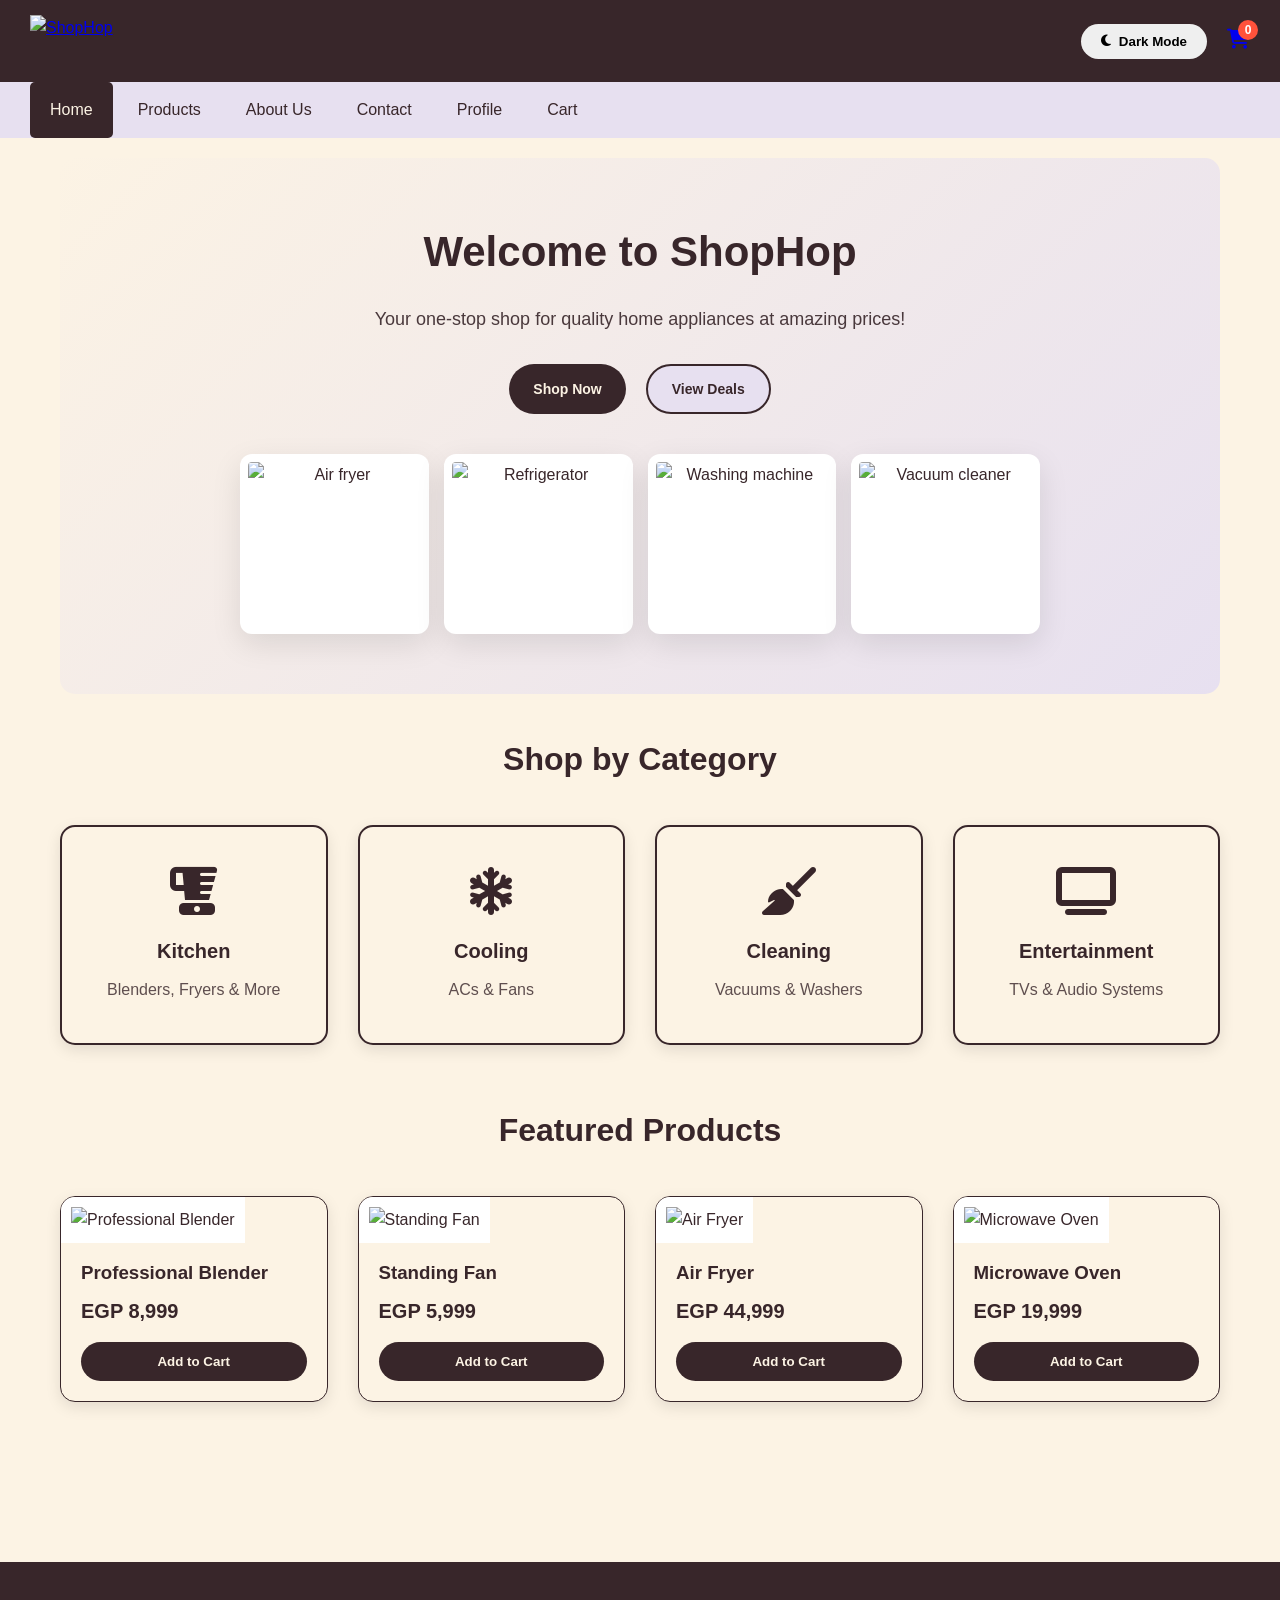
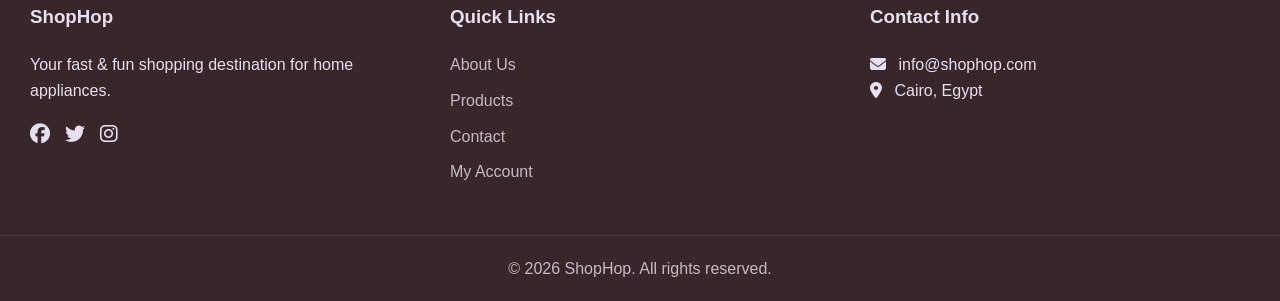
==== index.html @ e15aa8d1 "Add files via upload" ====
<!DOCTYPE html>
<html lang="en">
<head>
    <meta charset="UTF-8">
    <meta name="viewport" content="width=device-width, initial-scale=1.0">
    <title>ShopHop - Home Appliances Store</title>
    <link rel="icon" href="images/logo.png">
    <link rel="stylesheet" href="style.css">
    <link rel="stylesheet" href="https://cdnjs.cloudflare.com/ajax/libs/font-awesome/6.4.0/css/all.min.css">
</head>
<body class="light-theme">
    <header>
        <div class="header-top">
            <div class="logo-container">
                <a href="index.html" aria-label="ShopHop home"><img src="images/logo.png" alt="ShopHop" class="logo-img"></a>
            </div>
            <div class="header-actions">
                <button class="theme-toggle-btn" onclick="switchTheme()">
                    <i class="fas fa-moon" id="theme-icon"></i>
                    <span id="theme-text">Dark Mode</span>
                </button>
                <a class="cart-icon-container" href="cart.html" aria-label="Cart">
                    <i class="fas fa-shopping-cart"></i>
                    <span class="cart-count" id="cart-count">0</span>
                </a>
            </div>
        </div>
        <nav class="main-nav">
            <ul><li><a href="index.html" class="nav-active" aria-current="page">Home</a></li><li><a href="products.html">Products</a></li><li><a href="about.html">About Us</a></li><li><a href="contact.html">Contact</a></li><li><a href="profile.html">Profile</a></li><li><a href="cart.html">Cart</a></li></ul>
        </nav>
    </header>

    <main>
        <section class="hero-section">
            <div class="hero-content">
                <h2>Welcome to ShopHop</h2>
                <p>Your one-stop shop for quality home appliances at amazing prices!</p>
                <div class="hero-buttons">
                    <a href="products.html" class="btn-primary">Shop Now</a>
                    <a href="#featured" class="btn-secondary">View Deals</a>
                </div>
            </div>
            <div class="hero-image">
                <div class="hero-collage">
                    <img src="images/fryer.jpeg" alt="Air fryer">
                    <img src="images/refrigerator.jpeg" alt="Refrigerator">
                    <img src="images/washer.jpeg" alt="Washing machine">
                    <img src="images/vacuum.jpeg" alt="Vacuum cleaner">
                </div>
            </div>
        </section>

        <section class="categories-section">
            <h2>Shop by Category</h2>
            <div class="category-grid">
                <div class="category-card" onclick="goToCategory('kitchen')"><i class="fas fa-blender"></i><h3>Kitchen</h3><p>Blenders, Fryers &amp; More</p></div>
                <div class="category-card" onclick="goToCategory('cooling')"><i class="fas fa-snowflake"></i><h3>Cooling</h3><p>ACs &amp; Fans</p></div>
                <div class="category-card" onclick="goToCategory('cleaning')"><i class="fas fa-broom"></i><h3>Cleaning</h3><p>Vacuums &amp; Washers</p></div>
                <div class="category-card" onclick="goToCategory('entertainment')"><i class="fas fa-tv"></i><h3>Entertainment</h3><p>TVs &amp; Audio Systems</p></div>
            </div>
        </section>

        <section class="featured-section" id="featured">
            <h2>Featured Products</h2>
            <div class="product-grid" id="featured-products"></div>
        </section>
    </main>

    <footer>
        <div class="footer-content">
            <div class="footer-section">
                <h3>ShopHop</h3>
                <p>Your fast &amp; fun shopping destination for home appliances.</p>
                <div class="social-icons">
                    <i class="fab fa-facebook" aria-hidden="true"></i>
                    <i class="fab fa-twitter" aria-hidden="true"></i>
                    <i class="fab fa-instagram" aria-hidden="true"></i>
                </div>
            </div>
            <div class="footer-section">
                <h3>Quick Links</h3>
                <ul>
                    <li><a href="about.html">About Us</a></li>
                    <li><a href="products.html">Products</a></li>
                    <li><a href="contact.html">Contact</a></li>
                    <li><a href="profile.html">My Account</a></li>
                </ul>
            </div>
            <div class="footer-section">
                <h3>Contact Info</h3>
                <p><i class="fas fa-envelope"></i> info@shophop.com</p>
                <p><i class="fas fa-map-marker-alt"></i> Cairo, Egypt</p>
            </div>
        </div>
        <div class="footer-bottom">
            <p>&copy; 2026 ShopHop. All rights reserved.</p>
        </div>
    </footer>

    <script src="script.js"></script>
</body>
</html>
---- style.css ----
/* ===== ShopHop Unified Styles ===== */

* {
    margin: 0;
    padding: 0;
    box-sizing: border-box;
}

body {
    font-family: Arial, sans-serif;
    line-height: 1.6;
    transition: all 0.3s ease;
}

/* ===== LIGHT THEME ===== */
body.light-theme {
    background-color: #FCF3E4;
    color: #38262A;
}

body.light-theme .header-top {
    background-color: #38262A;
    color: #FCF3E4;
}

body.light-theme .main-nav {
    background-color: #E7E0F0;
}

body.light-theme .main-nav a {
    color: #38262A;
}

body.light-theme .main-nav a:hover,
body.light-theme .main-nav a.nav-active {
    background-color: #38262A;
    color: #FCF3E4;
}

body.light-theme .hero-section {
    background: linear-gradient(135deg, #FCF3E4 0%, #E7E0F0 100%);
    color: #38262A;
}

body.light-theme .btn-primary {
    background-color: #38262A;
    color: #FCF3E4;
}

body.light-theme .btn-secondary {
    background-color: #E7E0F0;
    color: #38262A;
    border: 2px solid #38262A;
}

body.light-theme .product-card,
body.light-theme .cart-item,
body.light-theme .summary-card,
body.light-theme .form-card,
body.light-theme .contact-card {
    background-color: #FCF3E4;
    border: 1px solid #38262A;
}

body.light-theme .footer-content {
    background-color: #38262A;
    color: #E7E0F0;
}

/* ===== DARK THEME ===== */
body.dark-theme {
    background-color: #121212;
    color: #FAF9F6;
}

body.dark-theme .header-top {
    background-color: #C5A059;
    color: #FAF9F6;
}

body.dark-theme .main-nav {
    background-color: #D7CCC8;
}

body.dark-theme .main-nav a {
    color: #121212;
}

body.dark-theme .main-nav a:hover,
body.dark-theme .main-nav a.nav-active {
    background-color: #C5A059;
    color: #FAF9F6;
}

body.dark-theme .hero-section {
    background: linear-gradient(135deg, #121212 0%, #D7CCC8 100%);
    color: #FAF9F6;
}

body.dark-theme .btn-primary {
    background-color: #C5A059;
    color: #FAF9F6;
}

body.dark-theme .btn-secondary {
    background-color: #D7CCC8;
    color: #121212;
    border: 2px solid #C5A059;
}

body.dark-theme .product-card,
body.dark-theme .cart-item,
body.dark-theme .summary-card,
body.dark-theme .form-card,
body.dark-theme .contact-card {
    background-color: #FAF9F6;
    border: 1px solid #C5A059;
}

body.dark-theme .footer-content {
    background-color: #121212;
    color: #D7CCC8;
}

body.dark-theme h1,
body.dark-theme h2,
body.dark-theme h3,
body.dark-theme h4,
body.dark-theme h5,
body.dark-theme h6,
body.dark-theme p,
body.dark-theme span,
body.dark-theme div,
body.dark-theme section,
body.dark-theme article,
body.dark-theme header,
body.dark-theme nav,
body.dark-theme main,
body.dark-theme footer {
    color: #FAF9F6 !important;
}

body.dark-theme .text {
    color: #FAF9F6 !important;
}

/* ===== HEADER ===== */
.header-top {
    display: flex;
    justify-content: space-between;
    align-items: center;
    padding: 15px 30px;
    box-shadow: 0 2px 10px rgba(0,0,0,0.1);
}

.logo-container {
    display: flex;
    align-items: center;
    gap: 15px;
}

.logo-img {
    height: 40px;
    width: auto;
}

.header-top h1 {
    font-size: 24px;
    font-weight: bold;
}

.header-actions {
    display: flex;
    align-items: center;
    gap: 20px;
}

.theme-toggle-btn {
    display: flex;
    align-items: center;
    gap: 8px;
    padding: 10px 20px;
    border: none;
    border-radius: 25px;
    cursor: pointer;
    font-weight: bold;
    transition: all 0.3s ease;
}

.cart-icon-container {
    position: relative;
    cursor: pointer;
}

.cart-icon-container i {
    font-size: 20px;
}

.cart-count {
    position: absolute;
    top: -8px;
    right: -8px;
    background-color: #ff523b;
    color: white;
    border-radius: 50%;
    width: 20px;
    height: 20px;
    display: flex;
    align-items: center;
    justify-content: center;
    font-size: 12px;
    font-weight: bold;
}

/* ===== NAVIGATION ===== */
.main-nav {
    padding: 0 30px;
}

.main-nav ul {
    display: flex;
    list-style: none;
    gap: 5px;
}

.main-nav a {
    display: block;
    padding: 15px 20px;
    text-decoration: none;
    font-weight: 500;
    border-radius: 5px;
    transition: all 0.3s ease;
}

/* ===== MAIN CONTENT ===== */
main {
    max-width: 1200px;
    margin: 0 auto;
    padding: 20px;
}

.page-header {
    text-align: center;
    margin-bottom: 40px;
}

.page-header h1 {
    font-size: 36px;
    margin-bottom: 10px;
}

.page-header p {
    font-size: 18px;
    opacity: 0.8;
}

/* ===== HERO SECTION ===== */
.hero-section {
    padding: 60px 30px;
    margin-bottom: 40px;
    border-radius: 15px;
    text-align: center;
}

.hero-content {
    max-width: 600px;
    margin: 0 auto;
}

.hero-content h2 {
    font-size: 42px;
    margin-bottom: 20px;
}

.hero-content p {
    font-size: 18px;
    margin-bottom: 30px;
    opacity: 0.9;
}

.hero-buttons {
    display: flex;
    gap: 20px;
    justify-content: center;
    flex-wrap: wrap;
}

.hero-image {
    margin-top: 40px;
}

.hero-image img {
    max-width: 100%;
    border-radius: 15px;
    box-shadow: 0 10px 30px rgba(0,0,0,0.1);
}

/* ===== BUTTONS ===== */
.btn-primary,
.btn-secondary {
    padding: 12px 24px;
    border: none;
    border-radius: 25px;
    cursor: pointer;
    font-weight: bold;
    text-decoration: none;
    display: inline-flex;
    align-items: center;
    gap: 8px;
    transition: all 0.3s ease;
    font-size: 14px;
}

.btn-primary:hover,
.btn-secondary:hover {
    transform: translateY(-2px);
    box-shadow: 0 5px 15px rgba(0,0,0,0.2);
}

.btn-large {
    padding: 15px 30px;
    font-size: 16px;
}

.btn-wishlist {
    background: none;
    border: none;
    font-size: 24px;
    cursor: pointer;
    color: #ff523b;
    padding: 10px;
}

.btn-remove {
    background-color: #ff523b;
    color: white;
    border: none;
    padding: 8px 16px;
    border-radius: 5px;
    cursor: pointer;
    font-weight: bold;
}

/* ===== CATEGORIES ===== */
.categories-section {
    margin-bottom: 60px;
}

.categories-section h2 {
    text-align: center;
    font-size: 32px;
    margin-bottom: 40px;
}

.category-grid {
    display: grid;
    grid-template-columns: repeat(auto-fit, minmax(250px, 1fr));
    gap: 30px;
}

.category-card {
    background: white;
    padding: 40px 20px;
    border-radius: 15px;
    text-align: center;
    cursor: pointer;
    transition: all 0.3s ease;
    box-shadow: 0 5px 15px rgba(0,0,0,0.1);
}

body.light-theme .category-card {
    background: #FCF3E4;
    border: 2px solid #38262A;
}

body.dark-theme .category-card {
    background: #FAF9F6;
    border: 2px solid #C5A059;
}

.category-card:hover {
    transform: translateY(-5px);
    box-shadow: 0 10px 30px rgba(0,0,0,0.15);
}

.category-card i {
    font-size: 48px;
    margin-bottom: 20px;
    color: #38262A;
}

body.dark-theme .category-card i {
    color: #C5A059;
}

.category-card h3 {
    font-size: 20px;
    margin-bottom: 10px;
}

.category-card p {
    opacity: 0.8;
}

/* ===== PRODUCTS ===== */
.featured-section,
.products-grid-section {
    margin-bottom: 60px;
}

.featured-section h2,
.products-grid-section h2 {
    text-align: center;
    font-size: 32px;
    margin-bottom: 40px;
}

.product-grid {
    display: grid;
    grid-template-columns: repeat(auto-fit, minmax(280px, 1fr));
    gap: 30px;
}

.product-card {
    border-radius: 15px;
    overflow: hidden;
    transition: all 0.3s ease;
    box-shadow: 0 5px 15px rgba(0,0,0,0.1);
}

.product-card:hover {
    transform: translateY(-5px);
    box-shadow: 0 10px 30px rgba(0,0,0,0.15);
}

.product-card img {
    width: 100%;
    height: 200px;
    object-fit: cover;
}

.product-info {
    padding: 20px;
}

.product-info h3 {
    font-size: 18px;
    margin-bottom: 10px;
}

.product-desc {
    font-size: 14px;
    opacity: 0.8;
    margin-bottom: 10px;
}

.product-rating {
    display: flex;
    align-items: center;
    gap: 5px;
    margin-bottom: 15px;
}

.product-rating i {
    color: #ffc107;
    font-size: 14px;
}

.product-price {
    font-size: 24px;
    font-weight: bold;
    margin-bottom: 15px;
}

.product-actions {
    display: flex;
    gap: 10px;
}

/* ===== CART ===== */
.cart-container {
    display: grid;
    grid-template-columns: 2fr 1fr;
    gap: 40px;
    margin-bottom: 60px;
}

.cart-items {
    display: flex;
    flex-direction: column;
    gap: 20px;
}

.cart-item {
    display: grid;
    grid-template-columns: 100px 1fr auto auto;
    gap: 20px;
    align-items: center;
    padding: 20px;
    border-radius: 10px;
}

.cart-item img {
    width: 80px;
    height: 80px;
    object-fit: cover;
    border-radius: 8px;
}

.item-details h3 {
    font-size: 16px;
    margin-bottom: 5px;
}

.item-description {
    font-size: 14px;
    opacity: 0.8;
    margin-bottom: 10px;
}

.item-price {
    font-weight: bold;
    font-size: 16px;
}

.item-quantity input {
    width: 60px;
    padding: 8px;
    border: 1px solid #ccc;
    border-radius: 5px;
}

.item-subtotal {
    font-weight: bold;
    font-size: 18px;
}

.summary-card {
    padding: 30px;
    border-radius: 15px;
    box-shadow: 0 5px 15px rgba(0,0,0,0.1);
}

.summary-card h2 {
    margin-bottom: 20px;
}

.summary-row {
    display: flex;
    justify-content: space-between;
    margin-bottom: 15px;
}

.summary-row.total {
    font-weight: bold;
    font-size: 18px;
    padding-top: 15px;
    border-top: 2px solid;
}

.summary-divider {
    height: 2px;
    margin: 20px 0;
    opacity: 0.3;
}

/* ===== FORMS ===== */
.form-group {
    margin-bottom: 20px;
}

.form-group label {
    display: block;
    margin-bottom: 8px;
    font-weight: bold;
}

.form-group input,
.form-group select,
.form-group textarea {
    width: 100%;
    padding: 12px;
    border: 1px solid #ccc;
    border-radius: 8px;
    font-size: 14px;
}

.form-row {
    display: grid;
    grid-template-columns: 1fr 1fr;
    gap: 20px;
}

.error-msg {
    color: #ff523b;
    font-size: 12px;
    margin-top: 5px;
    display: none;
}

.success-message {
    background-color: #4CAF50;
    color: white;
    padding: 15px;
    border-radius: 8px;
    margin-top: 20px;
    display: none;
}

/* ===== ABOUT PAGE ===== */
.team-grid {
    display: grid;
    grid-template-columns: repeat(auto-fit, minmax(250px, 1fr));
    gap: 30px;
    margin-bottom: 60px;
}

.team-member {
    text-align: center;
    padding: 30px 20px;
    border-radius: 15px;
    box-shadow: 0 5px 15px rgba(0,0,0,0.1);
}

.team-member img {
    width: 100px;
    height: 100px;
    border-radius: 50%;
    margin-bottom: 15px;
    object-fit: cover;
}

.team-member h3 {
    margin-bottom: 5px;
}

.team-member p {
    opacity: 0.8;
    font-size: 14px;
}

.stats-grid {
    display: grid;
    grid-template-columns: repeat(auto-fit, minmax(200px, 1fr));
    gap: 30px;
    margin-bottom: 60px;
}

.stat-item {
    text-align: center;
    padding: 30px;
    border-radius: 15px;
    box-shadow: 0 5px 15px rgba(0,0,0,0.1);
}

.stat-number {
    font-size: 36px;
    font-weight: bold;
    display: block;
    margin-bottom: 10px;
}

.stat-label {
    opacity: 0.8;
}

.values-grid {
    display: grid;
    grid-template-columns: repeat(auto-fit, minmax(250px, 1fr));
    gap: 30px;
    margin-bottom: 60px;
}

.value-item {
    text-align: center;
    padding: 30px 20px;
    border-radius: 15px;
    box-shadow: 0 5px 15px rgba(0,0,0,0.1);
}

.value-item i {
    font-size: 36px;
    margin-bottom: 15px;
    color: #38262A;
}

body.dark-theme .value-item i {
    color: #C5A059;
}

/* ===== TABLES ===== */
.categories-table,
.specs-table {
    width: 100%;
    border-collapse: collapse;
    margin: 30px 0;
    border-radius: 10px;
    overflow: hidden;
}

.categories-table th,
.categories-table td,
.specs-table th,
.specs-table td {
    padding: 15px;
    text-align: left;
    border: 1px solid;
}

body.light-theme .categories-table th,
body.light-theme .specs-table th {
    background-color: #38262A;
    color: #FCF3E4;
}

body.dark-theme .categories-table th,
body.dark-theme .specs-table th {
    background-color: #C5A059;
    color: #FAF9F6;
}

body.light-theme .categories-table td,
body.light-theme .specs-table td {
    background-color: #FCF3E4;
    border-color: #38262A;
}

body.dark-theme .categories-table td,
body.dark-theme .specs-table td {
    background-color: #FAF9F6;
    border-color: #C5A059;
}

/* ===== IFRAME & MAP ===== */
.map-container iframe {
    width: 100%;
    height: 400px;
    border: none;
    border-radius: 10px;
}

/* ===== MEDIA ===== */
.video-container,
.audio-container {
    margin: 20px 0;
}

.video-container video,
.audio-container audio {
    width: 100%;
    border-radius: 10px;
}

/* ===== IMAGE MAP ===== */
.image-map-container {
    text-align: center;
    margin: 30px 0;
}

.image-map-container img {
    max-width: 100%;
    border-radius: 10px;
}

/* ===== PROFILE PAGE ===== */
.profile-container {
    display: grid;
    grid-template-columns: 400px 1fr;
    gap: 40px;
}

.profile-sidebar {
    display: flex;
    flex-direction: column;
    gap: 20px;
}

.profile-card {
    padding: 30px;
    border-radius: 15px;
    text-align: center;
    box-shadow: 0 5px 15px rgba(0,0,0,0.1);
}

.profile-avatar {
    position: relative;
    margin-bottom: 20px;
}

.profile-avatar img {
    width: 100px;
    height: 100px;
    border-radius: 50%;
    object-fit: cover;
}

.avatar-edit-btn {
    position: absolute;
    bottom: 0;
    right: 0;
    background: #38262A;
    color: white;
    border: none;
    border-radius: 50%;
    width: 30px;
    height: 30px;
    cursor: pointer;
}

body.dark-theme .avatar-edit-btn {
    background: #C5A059;
}

.profile-stats {
    display: flex;
    justify-content: space-around;
    margin-top: 20px;
    
}

.stat-item {
    text-align: center;
}

.profile-menu {
    display: flex;
    flex-direction: column;
    gap: 5px;
}

.menu-btn {
    display: flex;
    align-items: center;
    gap: 10px;
    padding: 15px;
    border: none;
    background: none;
    cursor: pointer;
    border-radius: 8px;
    transition: all 0.3s ease;
    text-align: left;
}

.menu-btn:hover,
.menu-btn.active {
    background: rgba(0,0,0,0.1);
}

.logout-btn {
    color: #ff523b;
    margin-top: 20px;
}

.profile-section {
    display: none;
}

.profile-section.active {
    display: block;
}

/* ===== FOOTER ===== */
footer {
    margin-top: 80px;
}

body.light-theme footer {
    background-color: #38262A;
    color: #E7E0F0;
}

body.dark-theme footer {
    background-color: #121212;
    color: #D7CCC8;
}

.footer-content {
    display: grid;
    grid-template-columns: repeat(auto-fit, minmax(250px, 1fr));
    gap: 40px;
    padding: 40px 30px;
}

.footer-section h3 {
    margin-bottom: 20px;
}

.footer-section ul {
    list-style: none;
}

.footer-section li {
    margin-bottom: 10px;
}

.footer-section a {
    color: inherit;
    text-decoration: none;
    opacity: 0.8;
}

.footer-section a:hover {
    opacity: 1;
    text-decoration: underline;
}

.social-icons {
    display: flex;
    gap: 15px;
    margin-top: 20px;
}

.social-icons i {
    font-size: 20px;
    cursor: pointer;
    transition: all 0.3s ease;
}

.social-icons i:hover {
    transform: translateY(-3px);
}

.footer-bottom {
    text-align: center;
    padding: 20px;
    opacity: 0.8;
    border-top: 1px solid rgba(255,255,255,0.1);
}

/* ===== RESPONSIVE ===== */
@media (max-width: 768px) {
    .header-top {
        flex-direction: column;
        gap: 15px;
    }
    
    .main-nav ul {
        flex-direction: column;
        align-items: center;
    }
    
    .hero-content h2 {
        font-size: 28px;
    }
    
    .category-grid,
    .product-grid {
        grid-template-columns: 1fr;
    }
    
    .cart-container,
    .profile-container {
        grid-template-columns: 1fr;
    }
    
    .form-row {
        grid-template-columns: 1fr;
    }
    
    .hero-buttons {
        flex-direction: column;
        align-items: center;
    }
    
    .product-actions {
        flex-direction: column;
    }
}

/* ===== UTILITIES ===== */
.text-center {
    text-align: center;
}

.mb-20 {
    margin-bottom: 20px;
}

.mt-20 {
    margin-top: 20px;
}


/* =====================================================
   ADDITIONS (fixes + styles for pages that had none)
   ===================================================== */

/* --- Dark theme: cards were light (#FAF9F6) with forced white text = unreadable --- */
body.dark-theme .product-card,
body.dark-theme .cart-item,
body.dark-theme .summary-card,
body.dark-theme .form-card,
body.dark-theme .contact-card,
body.dark-theme .faq-item,
body.dark-theme .team-member,
body.dark-theme .stat-item,
body.dark-theme .value-item {
    background-color: #1E1E1E;
    border: 1px solid #C5A059;
}
body.dark-theme .form-group input,
body.dark-theme .form-group select,
body.dark-theme .form-group textarea,
body.dark-theme .filter-group select,
body.dark-theme .item-quantity input,
body.dark-theme .option-group input,
body.dark-theme .promo-box input {
    background-color: #2A2A2A;
    color: #FAF9F6;
    border: 1px solid #C5A059;
}

/* --- Header logo (logo image already contains the name) --- */
.logo-container a { display: flex; align-items: center; }
.logo-img { height: 52px; width: auto; }

/* --- Product images: white photos shouldn't be cropped --- */
.product-card img {
    object-fit: contain;
    background: #fff;
    padding: 10px;
    cursor: pointer;
}
.product-grid,
.products-grid {
    display: grid;
    grid-template-columns: repeat(auto-fit, minmax(260px, 1fr));
    gap: 30px;
}
.featured-section .product-card h3,
.featured-section .product-card .price,
.product-card > h3,
.product-card > .price { padding: 0 20px; }
.product-card > h3 { margin-top: 15px; }
.product-card .price { font-size: 20px; font-weight: bold; margin: 8px 0 15px; }
.add-to-cart-btn {
    display: block;
    width: calc(100% - 40px);
    margin: 0 20px 20px;
    padding: 12px;
    border: none;
    border-radius: 25px;
    cursor: pointer;
    font-weight: bold;
    transition: all 0.3s ease;
}
body.light-theme .add-to-cart-btn { background-color: #38262A; color: #FCF3E4; }
body.dark-theme .add-to-cart-btn { background-color: #C5A059; color: #121212; }
.product-card > .btn-secondary { margin: 0 20px 20px; }
.add-to-cart-btn:hover { transform: translateY(-2px); }

/* --- Hero image collage (replaces external placeholder) --- */
.hero-collage {
    display: grid;
    grid-template-columns: repeat(4, 1fr);
    gap: 15px;
    max-width: 800px;
    margin: 0 auto;
}
.hero-collage img {
    width: 100%;
    height: 180px;
    object-fit: contain;
    background: #fff;
    border-radius: 12px;
    padding: 8px;
    box-shadow: 0 10px 30px rgba(0,0,0,0.1);
}

/* --- Filters --- */
.filters-section { margin-bottom: 30px; }
.filter-container { display: flex; flex-wrap: wrap; gap: 20px; justify-content: center; }
.filter-group { display: flex; align-items: center; gap: 10px; }
.filter-group label { font-weight: bold; }
.filter-group select { padding: 10px 14px; border: 1px solid #ccc; border-radius: 8px; font-size: 14px; }
.empty-state { grid-column: 1 / -1; text-align: center; padding: 60px 20px; }
.empty-state .btn-primary { margin-top: 20px; }

/* --- Notification toast --- */
.notification {
    position: fixed;
    top: 20px;
    right: 20px;
    background: #4CAF50;
    color: #fff !important;
    padding: 15px 20px;
    border-radius: 8px;
    z-index: 1000;
    box-shadow: 0 5px 15px rgba(0,0,0,0.2);
    animation: slideIn 0.3s ease;
}
@keyframes slideIn {
    from { transform: translateX(100%); opacity: 0; }
    to { transform: translateX(0); opacity: 1; }
}

/* --- Product detail page --- */
.breadcrumb { margin-bottom: 25px; font-size: 14px; opacity: 0.85; }
.breadcrumb a { color: inherit; }
.product-detail-container {
    display: grid;
    grid-template-columns: 1fr 1fr;
    gap: 50px;
    margin-bottom: 50px;
}
.main-image img {
    width: 100%;
    max-height: 460px;
    object-fit: contain;
    background: #fff;
    border-radius: 15px;
    padding: 20px;
    box-shadow: 0 5px 15px rgba(0,0,0,0.1);
}
.thumbnail-images { display: flex; gap: 10px; margin-top: 15px; }
.thumbnail-images img {
    width: 80px; height: 80px;
    object-fit: contain;
    background: #fff;
    border-radius: 8px;
    border: 2px solid transparent;
    cursor: pointer;
    padding: 4px;
}
.thumbnail-images img.active { border-color: #F7821B; }
.product-detail-container .product-info { padding: 0; }
.product-detail-container .product-info h1 { font-size: 32px; margin-bottom: 10px; }
.price-section { margin: 15px 0; }
.current-price { font-size: 32px; font-weight: bold; }
.total-line { margin-top: 5px; opacity: 0.85; min-height: 24px; }
.product-description { margin-bottom: 20px; }
.product-features { margin-bottom: 20px; }
.product-features h3 { margin-bottom: 10px; }
.product-features ul { list-style: none; }
.product-features li { margin-bottom: 8px; }
.product-features i { color: #4CAF50; margin-right: 8px; }
.product-options { display: flex; gap: 20px; margin-bottom: 20px; flex-wrap: wrap; }
.option-group { display: flex; align-items: center; gap: 10px; }
.option-group input { width: 70px; padding: 8px; border: 1px solid #ccc; border-radius: 5px; }
.product-detail-container .product-actions { align-items: center; flex-wrap: wrap; margin-bottom: 25px; }
.product-meta { display: grid; grid-template-columns: 1fr 1fr; gap: 12px; }
.meta-item { display: flex; align-items: center; gap: 10px; }
.meta-item i { width: 20px; text-align: center; }

.product-tabs { margin-bottom: 50px; }
.tab-buttons { display: flex; gap: 10px; flex-wrap: wrap; border-bottom: 2px solid rgba(128,128,128,0.3); margin-bottom: 20px; }
.tab-btn {
    background: none;
    border: none;
    padding: 12px 20px;
    cursor: pointer;
    font-size: 15px;
    font-weight: bold;
    color: inherit;
    border-bottom: 3px solid transparent;
}
.tab-btn.active { border-bottom-color: #F7821B; }
.tab-pane { display: none; }
.tab-pane.active { display: block; }
.related-products h2 { margin-bottom: 25px; text-align: center; }
.related-grid { display: grid; grid-template-columns: repeat(auto-fit, minmax(200px, 1fr)); gap: 20px; }
.specs-table td, .specs-table th { text-align: left; padding: 10px 12px; border-bottom: 1px solid rgba(128,128,128,0.3); }
.specs-table { width: 100%; border-collapse: collapse; }

/* --- Cart / checkout --- */
.cart-item .item-details .btn-remove { margin-top: 5px; }
.promo-box { display: flex; gap: 10px; margin-top: 15px; }
.promo-box input { flex: 1; padding: 10px; border: 1px solid #ccc; border-radius: 8px; }
.summary-card .btn-primary,
.summary-card .btn-secondary { width: 100%; justify-content: center; margin-top: 12px; }
.shipping-note { font-size: 13px; opacity: 0.85; margin-top: 10px; }
.cart-empty { display: none; text-align: center; padding: 60px 20px; }
.cart-empty i { font-size: 48px; margin-bottom: 15px; opacity: 0.6; }
.cart-empty .btn-primary { margin-top: 20px; }
.form-card { padding: 30px; border-radius: 15px; box-shadow: 0 5px 15px rgba(0,0,0,0.1); }
.form-card h2 { margin-bottom: 20px; }
.form-card button[type="submit"] { margin-top: 10px; }

/* --- Contact / about --- */
.contact-grid { display: grid; grid-template-columns: 1fr 1fr; gap: 40px; margin-bottom: 60px; }
.contact-card { padding: 25px; border-radius: 15px; margin-bottom: 20px; box-shadow: 0 5px 15px rgba(0,0,0,0.1); }
.contact-card i { margin-right: 10px; }
.faq-item { border-radius: 10px; margin-bottom: 12px; overflow: hidden; border: 1px solid rgba(128,128,128,0.4); }
.faq-question {
    width: 100%; display: flex; justify-content: space-between; align-items: center;
    background: none; border: none; color: inherit; padding: 15px 20px;
    font-size: 16px; font-weight: bold; cursor: pointer; text-align: left;
}
.faq-answer { display: none; padding: 0 20px 15px; }
.about-section { margin-bottom: 60px; }
.about-section h2 { text-align: center; margin-bottom: 25px; }
.about-section > p { max-width: 760px; margin: 0 auto 15px; text-align: center; }
.team-member .member-icon { font-size: 48px; margin-bottom: 15px; }
.value-item { padding: 25px; border-radius: 15px; text-align: center; }

/* --- Profile avatar fallback (no photo file needed) --- */
.profile-avatar .avatar-initials {
    width: 100%; height: 100%;
    display: flex; align-items: center; justify-content: center;
    border-radius: 50%;
    background: #4B2A7B;
    color: #fff !important;
    font-size: 40px; font-weight: bold;
}

/* --- Footer extras --- */
.footer-section p i { margin-right: 8px; }

@media (max-width: 768px) {
    .hero-collage { grid-template-columns: repeat(2, 1fr); }
    .product-detail-container,
    .contact-grid { grid-template-columns: 1fr; }
    .cart-item { grid-template-columns: 80px 1fr; }
    .cart-item .item-quantity,
    .cart-item .item-subtotal { grid-column: 2; }
    .product-meta { grid-template-columns: 1fr; }
}

@media (prefers-reduced-motion: reduce) {
    * { transition: none !important; animation: none !important; }
}
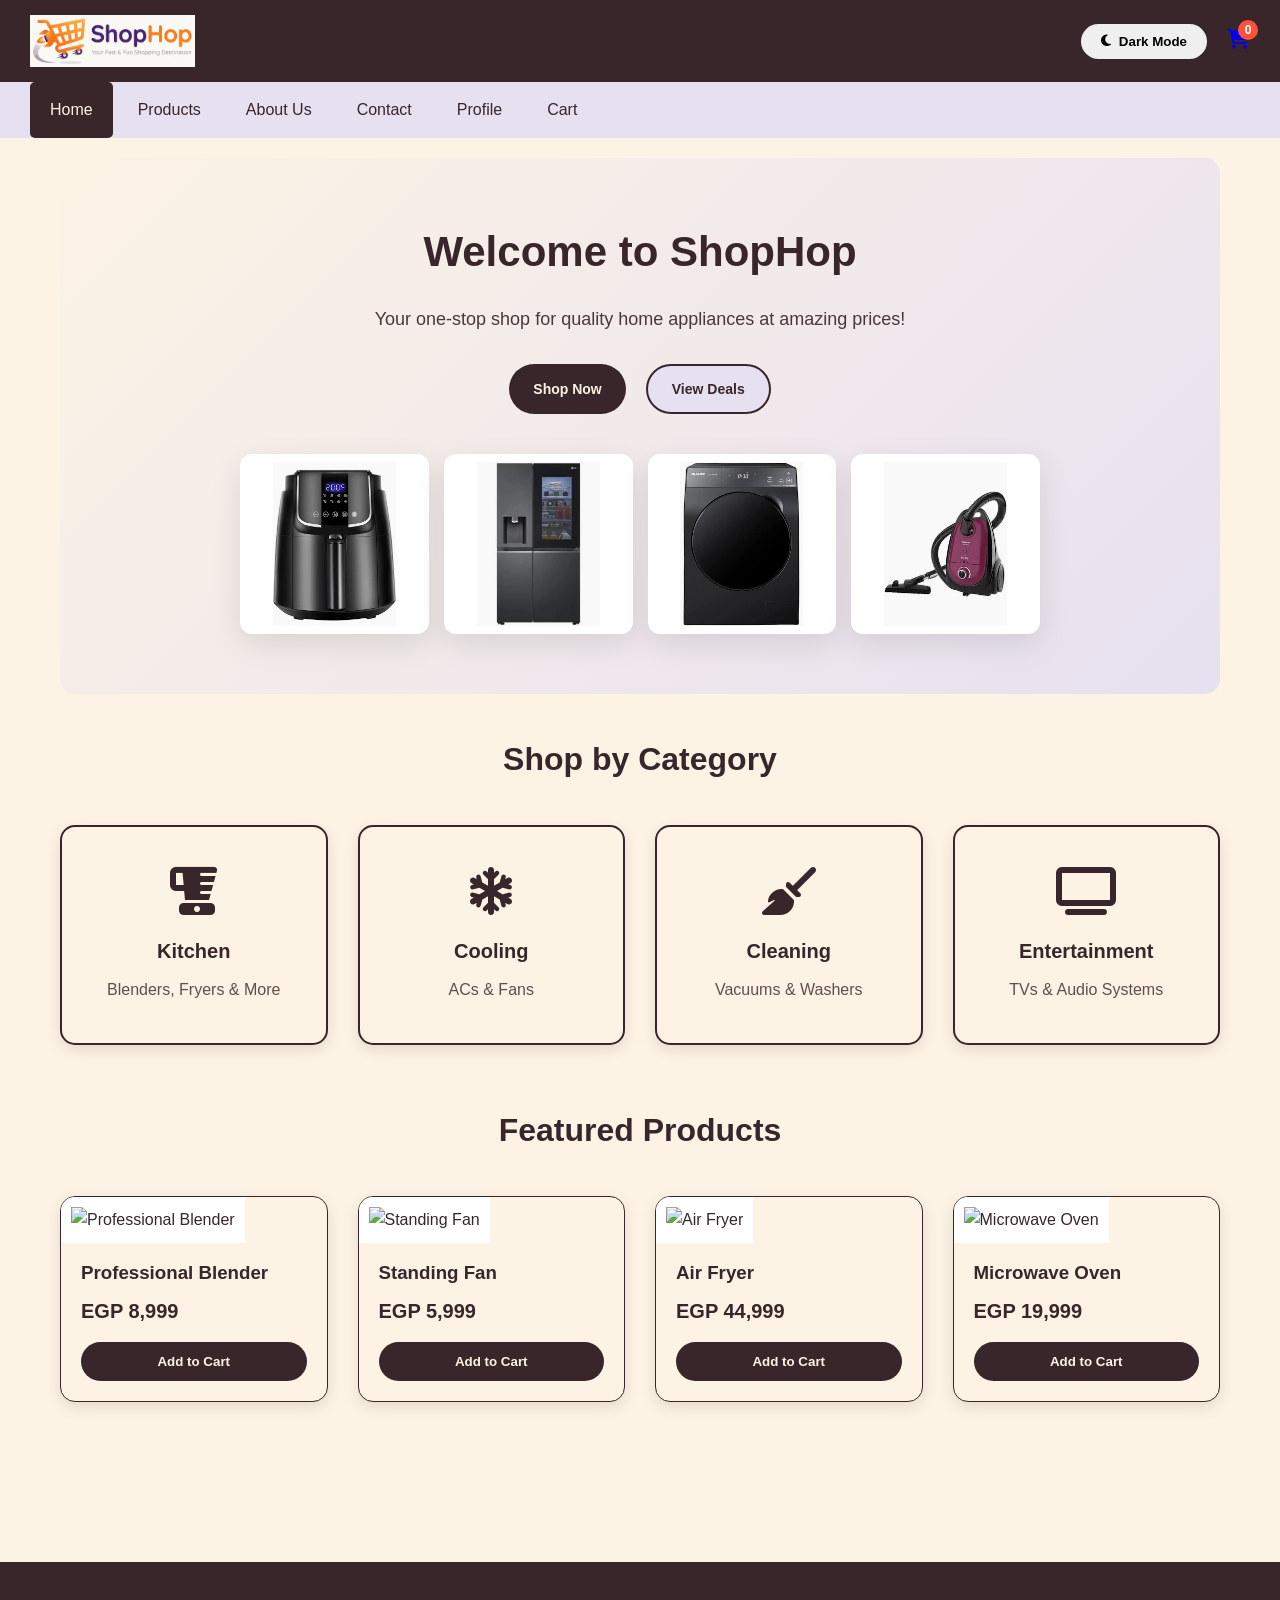
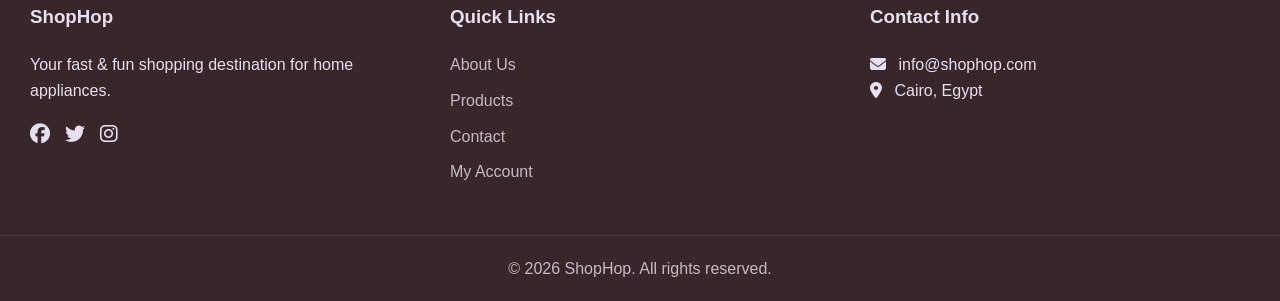
==== commit 22d8de4e: "Update image source paths in index.html" ====
--- a/index.html
+++ b/index.html
@@ -12,7 +12,7 @@
     <header>
         <div class="header-top">
             <div class="logo-container">
-                <a href="index.html" aria-label="ShopHop home"><img src="images/logo.png" alt="ShopHop" class="logo-img"></a>
+                <a href="index.html" aria-label="ShopHop home"><img src="logo.png" alt="ShopHop" class="logo-img"></a>
             </div>
             <div class="header-actions">
                 <button class="theme-toggle-btn" onclick="switchTheme()">
@@ -42,10 +42,10 @@
             </div>
             <div class="hero-image">
                 <div class="hero-collage">
-                    <img src="images/fryer.jpeg" alt="Air fryer">
-                    <img src="images/refrigerator.jpeg" alt="Refrigerator">
-                    <img src="images/washer.jpeg" alt="Washing machine">
-                    <img src="images/vacuum.jpeg" alt="Vacuum cleaner">
+                    <img src="fryer.jpeg" alt="Air fryer">
+                    <img src="refrigerator.jpeg" alt="Refrigerator">
+                    <img src="washer.jpeg" alt="Washing machine">
+                    <img src="vacuum.jpeg" alt="Vacuum cleaner">
                 </div>
             </div>
         </section>
